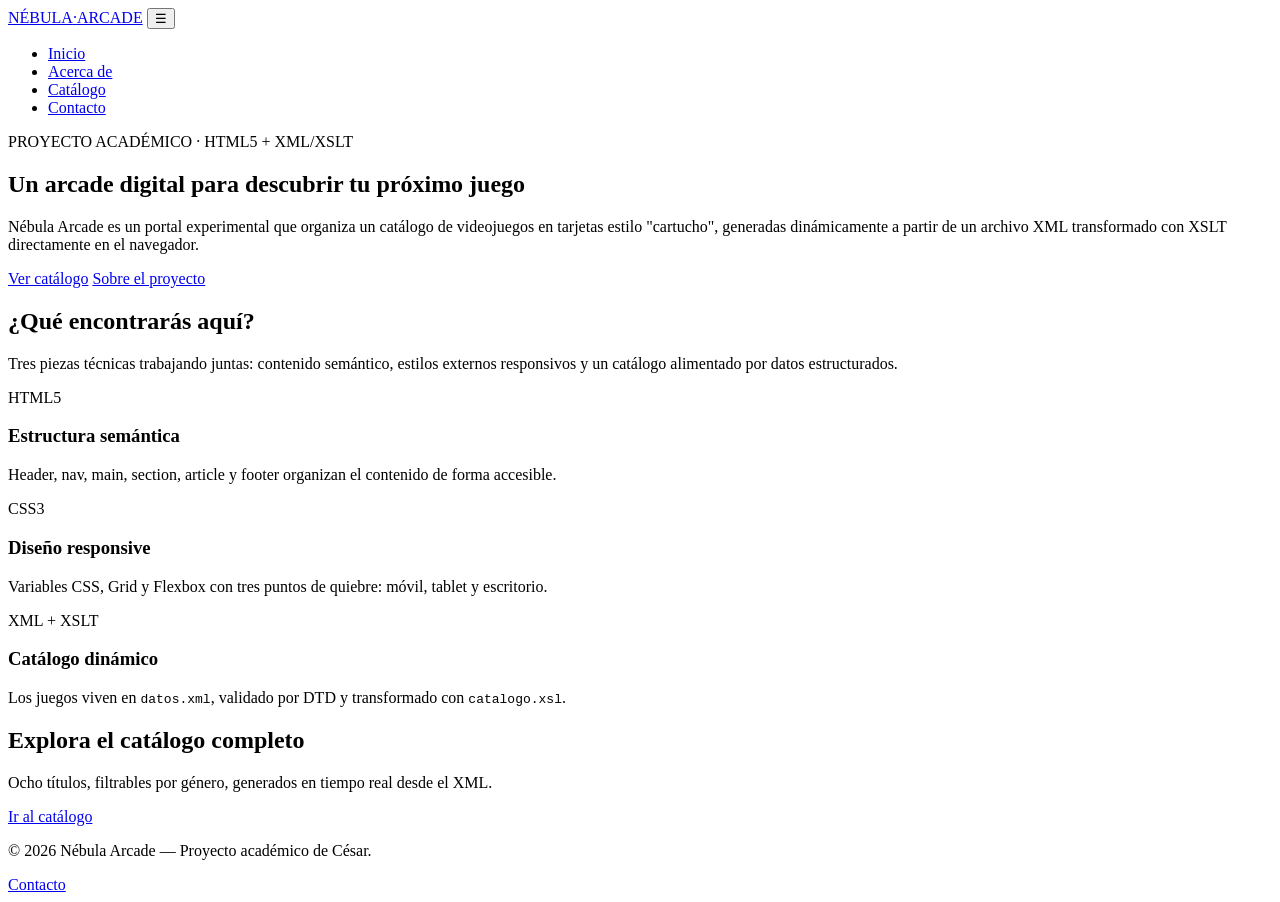
==== index.html @ 3131065b "Primera entrega" ====
<!DOCTYPE html>
<html lang="es">
<head>
  <meta charset="UTF-8">
  <meta name="viewport" content="width=device-width, initial-scale=1.0">
  <title>Nébula Arcade — Portal de videojuegos</title>
  <meta name="description" content="Nébula Arcade: catálogo dinámico de videojuegos generado con XML y XSLT.">
  <link rel="stylesheet" href="css/styles.css">
</head>
<body>

  <header class="encabezado">
    <div class="contenedor encabezado__barra">
      <a href="index.html" class="logo">NÉBULA<span>·</span>ARCADE</a>
      <button class="nav__toggle" aria-expanded="false" aria-controls="menu-principal">☰</button>
      <nav aria-label="Navegación principal">
        <ul class="nav__lista" id="menu-principal">
          <li><a href="index.html" aria-current="page">Inicio</a></li>
          <li><a href="about.html">Acerca de</a></li>
          <li><a href="catalog.html">Catálogo</a></li>
          <li><a href="contact.html">Contacto</a></li>
        </ul>
      </nav>
    </div>
  </header>

  <main>
    <section class="hero">
      <div class="contenedor">
        <p class="hero__eyebrow">PROYECTO ACADÉMICO · HTML5 + XML/XSLT</p>
        <h1 class="hero__titulo">Un arcade digital para descubrir tu próximo juego</h1>
        <p class="hero__parrafo">
          Nébula Arcade es un portal experimental que organiza un catálogo de videojuegos
          en tarjetas estilo "cartucho", generadas dinámicamente a partir de un archivo XML
          transformado con XSLT directamente en el navegador.
        </p>
        <div class="hero__acciones">
          <a href="catalog.html" class="boton boton--primario">Ver catálogo</a>
          <a href="about.html" class="boton boton--secundario">Sobre el proyecto</a>
        </div>
      </div>
    </section>

    <section class="seccion" aria-labelledby="titulo-caracteristicas">
      <div class="contenedor">
        <h2 class="seccion__titulo" id="titulo-caracteristicas">¿Qué encontrarás aquí?</h2>
        <p class="seccion__intro">
          Tres piezas técnicas trabajando juntas: contenido semántico, estilos externos
          responsivos y un catálogo alimentado por datos estructurados.
        </p>
        <div class="rejilla">
          <article class="tarjeta">
            <p class="tarjeta__numero">HTML5</p>
            <h3 class="tarjeta__titulo">Estructura semántica</h3>
            <p>Header, nav, main, section, article y footer organizan el contenido de forma accesible.</p>
          </article>
          <article class="tarjeta">
            <p class="tarjeta__numero">CSS3</p>
            <h3 class="tarjeta__titulo">Diseño responsive</h3>
            <p>Variables CSS, Grid y Flexbox con tres puntos de quiebre: móvil, tablet y escritorio.</p>
          </article>
          <article class="tarjeta">
            <p class="tarjeta__numero">XML + XSLT</p>
            <h3 class="tarjeta__titulo">Catálogo dinámico</h3>
            <p>Los juegos viven en <code>datos.xml</code>, validado por DTD y transformado con <code>catalogo.xsl</code>.</p>
          </article>
        </div>
      </div>
    </section>

    <section class="seccion seccion--alterna" aria-labelledby="titulo-cta">
      <div class="contenedor">
        <h2 class="seccion__titulo" id="titulo-cta">Explora el catálogo completo</h2>
        <p class="seccion__intro">Ocho títulos, filtrables por género, generados en tiempo real desde el XML.</p>
        <a href="catalog.html" class="boton boton--primario">Ir al catálogo</a>
      </div>
    </section>
  </main>

  <footer class="pie">
    <div class="contenedor pie__contenido">
      <p>© 2026 Nébula Arcade — Proyecto académico de César.</p>
      <nav aria-label="Enlaces del pie de página">
        <a href="contact.html">Contacto</a>
      </nav>
    </div>
  </footer>

  <script src="js/main.js"></script>
</body>
</html>
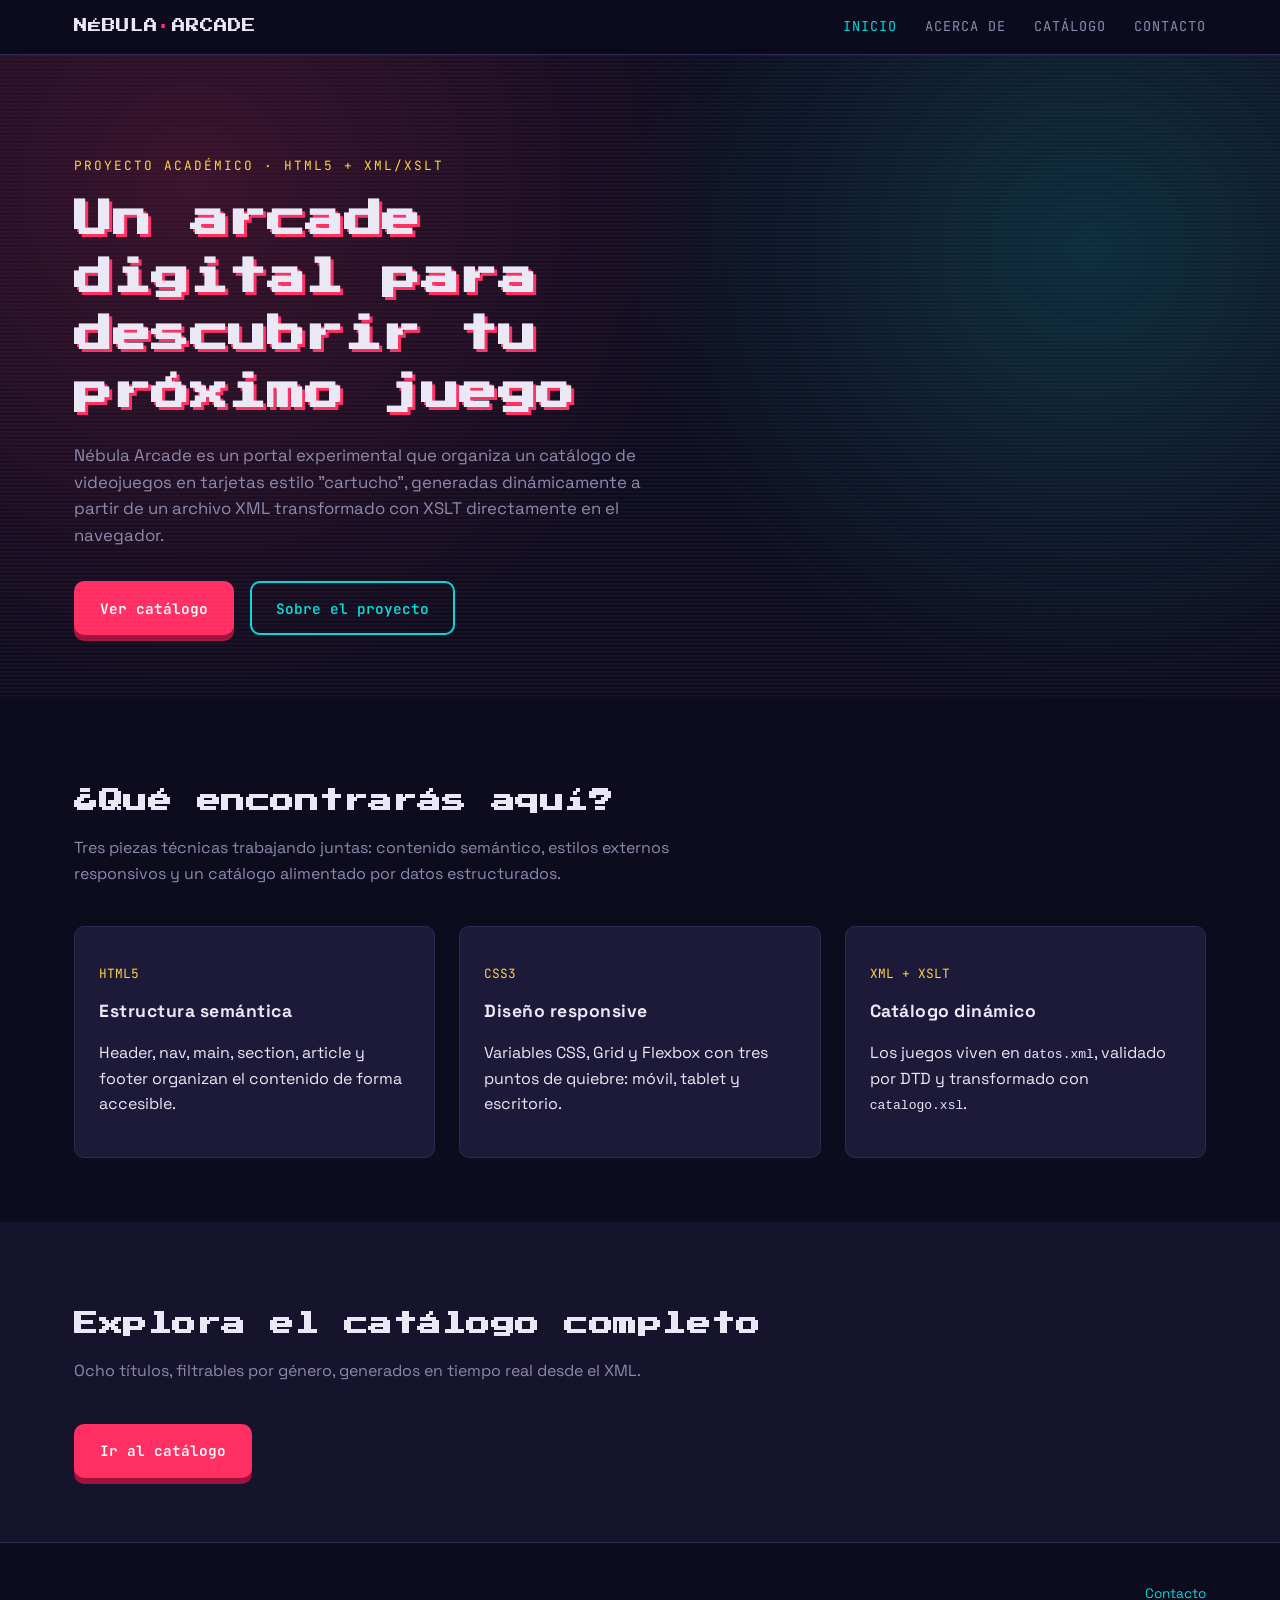
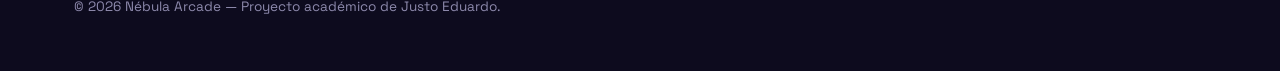
==== commit f7495751: "Entrega" ====
--- a/index.html
+++ b/index.html
@@ -79,7 +79,7 @@
 
   <footer class="pie">
     <div class="contenedor pie__contenido">
-      <p>© 2026 Nébula Arcade — Proyecto académico de César.</p>
+      <p>© 2026 Nébula Arcade — Proyecto académico de Justo Eduardo.</p>
       <nav aria-label="Enlaces del pie de página">
         <a href="contact.html">Contacto</a>
       </nav>
--- a/css/styles.css
+++ b/css/styles.css
@@ -0,0 +1,468 @@
+/* ============================================
+   NEBULA ARCADE — hoja de estilos externa
+   Proyecto: catálogo de videojuegos (HTML5 + XML/XSLT)
+   ============================================ */
+
+@import url('https://fonts.googleapis.com/css2?family=Press+Start+2P&family=Space+Grotesk:wght@400;500;700&family=JetBrains+Mono:wght@400;600&display=swap');
+
+:root{
+  /* Paleta */
+  --bg:            #0d0b1e;
+  --bg-elevada:    #16132c;
+  --bg-cartucho:   #1d1938;
+  --linea:         #2e2a52;
+  --texto:         #eae8f5;
+  --texto-tenue:   #8d89ac;
+  --acento-magenta:#ff2e63;
+  --acento-cian:   #08d9d6;
+  --acento-amarillo:#ffd23f;
+
+  /* Tipografía */
+  --fuente-display: 'Press Start 2P', cursive;
+  --fuente-cuerpo:  'Space Grotesk', system-ui, sans-serif;
+  --fuente-datos:   'JetBrains Mono', monospace;
+
+  /* Layout */
+  --ancho-max: 1180px;
+  --radio: 10px;
+  --sombra: 0 10px 30px rgba(0,0,0,.45);
+}
+
+*, *::before, *::after{ box-sizing: border-box; }
+
+html{ scroll-behavior: smooth; }
+
+body{
+  margin:0;
+  background: var(--bg);
+  color: var(--texto);
+  font-family: var(--fuente-cuerpo);
+  line-height: 1.6;
+  -webkit-font-smoothing: antialiased;
+}
+
+img{ max-width:100%; display:block; }
+
+a{ color: var(--acento-cian); text-decoration: none; }
+a:hover{ text-decoration: underline; }
+
+h1,h2,h3{
+  font-family: var(--fuente-display);
+  line-height: 1.5;
+  letter-spacing: .5px;
+}
+
+.contenedor{
+  max-width: var(--ancho-max);
+  margin-inline: auto;
+  padding-inline: 1.5rem;
+}
+
+/* ---------- Foco visible para accesibilidad ---------- */
+a:focus-visible, button:focus-visible, input:focus-visible,
+textarea:focus-visible, select:focus-visible{
+  outline: 3px solid var(--acento-amarillo);
+  outline-offset: 3px;
+}
+
+/* ---------- Encabezado / navegación ---------- */
+.encabezado{
+  position: sticky;
+  top:0;
+  z-index: 50;
+  background: rgba(13,11,30,.92);
+  backdrop-filter: blur(6px);
+  border-bottom: 1px solid var(--linea);
+}
+
+.encabezado__barra{
+  display:flex;
+  align-items:center;
+  justify-content:space-between;
+  padding-block: 1rem;
+}
+
+.logo{
+  font-family: var(--fuente-display);
+  font-size: .85rem;
+  color: var(--texto);
+}
+.logo span{ color: var(--acento-magenta); }
+
+.nav__lista{
+  list-style:none;
+  display:flex;
+  gap: 1.75rem;
+  margin:0; padding:0;
+  font-family: var(--fuente-datos);
+  font-size: .85rem;
+  text-transform: uppercase;
+  letter-spacing: 1px;
+}
+.nav__lista a{ color: var(--texto-tenue); }
+.nav__lista a:hover,
+.nav__lista a[aria-current="page"]{ color: var(--acento-cian); text-decoration:none; }
+
+.nav__toggle{
+  display:none;
+  background:none;
+  border:1px solid var(--linea);
+  color: var(--texto);
+  border-radius: 6px;
+  padding: .4rem .6rem;
+  font-size: 1.1rem;
+}
+
+/* ---------- Hero con efecto CRT (elemento firma) ---------- */
+.hero{
+  position:relative;
+  overflow:hidden;
+  padding-block: 5.5rem 4rem;
+  background:
+    radial-gradient(circle at 15% 20%, rgba(255,46,99,.18), transparent 45%),
+    radial-gradient(circle at 85% 30%, rgba(8,217,214,.16), transparent 40%),
+    var(--bg);
+}
+
+.hero::after{
+  content:"";
+  position:absolute;
+  inset:0;
+  pointer-events:none;
+  background: repeating-linear-gradient(
+    to bottom,
+    rgba(255,255,255,.035) 0px,
+    rgba(255,255,255,.035) 1px,
+    transparent 2px,
+    transparent 4px
+  );
+  animation: parpadeo 6s infinite steps(2);
+}
+
+@keyframes parpadeo{
+  0%, 96%{ opacity: 1; }
+  97%{ opacity: .85; }
+  100%{ opacity: 1; }
+}
+
+.hero__eyebrow{
+  font-family: var(--fuente-datos);
+  color: var(--acento-amarillo);
+  letter-spacing: 2px;
+  font-size: .8rem;
+}
+
+.hero__titulo{
+  font-size: clamp(1.4rem, 4vw, 2.4rem);
+  margin: 1rem 0 1.2rem;
+  max-width: 14ch;
+  color: var(--texto);
+  text-shadow: 3px 3px 0 var(--acento-magenta);
+}
+
+.hero__parrafo{
+  max-width: 55ch;
+  color: var(--texto-tenue);
+  font-size: 1.05rem;
+}
+
+.hero__acciones{
+  display:flex;
+  gap: 1rem;
+  margin-top: 2rem;
+  flex-wrap: wrap;
+}
+
+.boton{
+  display:inline-block;
+  padding: .85rem 1.5rem;
+  border-radius: var(--radio);
+  font-family: var(--fuente-datos);
+  font-weight:600;
+  font-size: .9rem;
+  border: 2px solid transparent;
+  transition: transform .15s ease, box-shadow .15s ease;
+}
+.boton:hover{ transform: translateY(-2px); text-decoration:none; }
+
+.boton--primario{
+  background: var(--acento-magenta);
+  color: #fff;
+  box-shadow: 0 6px 0 #a0123c;
+}
+.boton--primario:hover{ box-shadow: 0 8px 0 #a0123c; }
+
+.boton--secundario{
+  background: transparent;
+  border-color: var(--acento-cian);
+  color: var(--acento-cian);
+}
+.boton--secundario:hover{ background: rgba(8,217,214,.1); }
+
+/* ---------- Secciones generales ---------- */
+.seccion{ padding-block: 4rem; }
+.seccion--alterna{ background: var(--bg-elevada); }
+
+.seccion__titulo{
+  font-size: clamp(1.1rem, 2.5vw, 1.5rem);
+  margin-bottom: .5rem;
+}
+.seccion__intro{
+  color: var(--texto-tenue);
+  max-width: 60ch;
+  margin-bottom: 2.5rem;
+}
+
+/* ---------- Grid / Flexbox de tarjetas informativas ---------- */
+.rejilla{
+  display:grid;
+  grid-template-columns: repeat(3, 1fr);
+  gap: 1.5rem;
+}
+
+.tarjeta{
+  background: var(--bg-cartucho);
+  border: 1px solid var(--linea);
+  border-radius: var(--radio);
+  padding: 1.5rem;
+  transition: border-color .2s ease, transform .2s ease;
+}
+.tarjeta:hover{ border-color: var(--acento-cian); transform: translateY(-4px); }
+
+.tarjeta__numero{
+  font-family: var(--fuente-datos);
+  color: var(--acento-amarillo);
+  font-size: .8rem;
+}
+
+.tarjeta__titulo{
+  font-family: var(--fuente-cuerpo);
+  font-weight:700;
+  font-size: 1.1rem;
+  margin: .6rem 0 .5rem;
+}
+
+/* ---------- Catálogo: tarjetas tipo "cartucho" ---------- */
+.cartucho-grid{
+  display:grid;
+  grid-template-columns: repeat(3, 1fr);
+  gap: 1.5rem;
+}
+
+.cartucho{
+  position:relative;
+  background: linear-gradient(180deg, var(--bg-cartucho), var(--bg-elevada));
+  border: 1px solid var(--linea);
+  border-top: 6px solid var(--acento-cian);
+  border-radius: var(--radio);
+  padding: 1.4rem;
+  box-shadow: var(--sombra);
+  animation: aparecer .4s ease both;
+}
+
+@keyframes aparecer{
+  from{ opacity:0; transform: translateY(10px); }
+  to{ opacity:1; transform: translateY(0); }
+}
+
+.cartucho::before{
+  content:"";
+  position:absolute;
+  top:-6px; left: 1.4rem;
+  width: 34px; height: 6px;
+  background: var(--bg);
+  border-left: 1px solid var(--linea);
+  border-right: 1px solid var(--linea);
+}
+
+.cartucho__etiqueta{
+  display:flex;
+  justify-content:space-between;
+  font-family: var(--fuente-datos);
+  font-size: .72rem;
+  color: var(--texto-tenue);
+  text-transform: uppercase;
+  margin-bottom: .6rem;
+}
+.cartucho__genero{ color: var(--acento-magenta); }
+
+.cartucho__titulo{
+  font-family: var(--fuente-cuerpo);
+  font-weight:700;
+  font-size: 1.15rem;
+  margin: 0 0 .3rem;
+}
+
+.cartucho__dev{
+  font-size: .85rem;
+  color: var(--texto-tenue);
+  margin: 0 0 .7rem;
+}
+
+.cartucho__desc{
+  font-size: .92rem;
+  margin: 0 0 1rem;
+}
+
+.cartucho__pie{
+  display:flex;
+  justify-content:space-between;
+  align-items:center;
+  font-family: var(--fuente-datos);
+  border-top: 1px dashed var(--linea);
+  padding-top: .8rem;
+}
+.cartucho__precio{ color: var(--acento-cian); font-weight:600; }
+.cartucho__calificacion{ color: var(--acento-amarillo); }
+
+/* Filtro de catálogo */
+.filtros{
+  display:flex;
+  gap: .6rem;
+  flex-wrap: wrap;
+  margin-bottom: 2rem;
+}
+.filtro{
+  font-family: var(--fuente-datos);
+  font-size: .78rem;
+  padding: .5rem .9rem;
+  border-radius: 999px;
+  border: 1px solid var(--linea);
+  background: var(--bg-elevada);
+  color: var(--texto-tenue);
+  cursor:pointer;
+  transition: all .15s ease;
+}
+.filtro:hover{ color: var(--texto); }
+.filtro[aria-pressed="true"]{
+  border-color: var(--acento-cian);
+  color: var(--acento-cian);
+  background: rgba(8,217,214,.08);
+}
+
+.estado-carga{
+  font-family: var(--fuente-datos);
+  color: var(--texto-tenue);
+  padding: 2rem 0;
+}
+
+/* ---------- Tabla accesible (about.html) ---------- */
+.tabla-wrap{ overflow-x:auto; border: 1px solid var(--linea); border-radius: var(--radio); }
+table{
+  width:100%;
+  border-collapse: collapse;
+  font-size: .92rem;
+}
+thead{ background: var(--bg-elevada); }
+th, td{
+  text-align:left;
+  padding: .85rem 1rem;
+  border-bottom: 1px solid var(--linea);
+}
+th{ font-family: var(--fuente-datos); font-size: .78rem; text-transform:uppercase; color: var(--acento-cian); }
+tbody tr:hover{ background: rgba(255,255,255,.03); }
+
+/* ---------- Formulario de contacto ---------- */
+.formulario{
+  display:grid;
+  gap: 1.2rem;
+  max-width: 620px;
+}
+
+.campo{ display:flex; flex-direction:column; gap:.4rem; }
+.campo label{ font-family: var(--fuente-datos); font-size: .8rem; color: var(--texto-tenue); }
+
+.campo input,
+.campo select,
+.campo textarea{
+  background: var(--bg-elevada);
+  border: 1px solid var(--linea);
+  border-radius: 8px;
+  padding: .8rem .9rem;
+  color: var(--texto);
+  font-family: var(--fuente-cuerpo);
+  font-size: 1rem;
+}
+.campo textarea{ resize: vertical; min-height: 120px; }
+
+.campo small{ color: var(--texto-tenue); font-size: .78rem; }
+.campo .error{
+  color: var(--acento-magenta);
+  font-size: .8rem;
+  min-height: 1em;
+}
+
+.campo input:invalid:not(:placeholder-shown){ border-color: var(--acento-magenta); }
+.campo input:valid:not(:placeholder-shown){ border-color: var(--acento-cian); }
+
+.mensaje-envio{
+  font-family: var(--fuente-datos);
+  padding: .9rem 1rem;
+  border-radius: 8px;
+  border: 1px solid var(--acento-cian);
+  color: var(--acento-cian);
+  background: rgba(8,217,214,.08);
+  display:none;
+}
+.mensaje-envio.visible{ display:block; }
+
+/* ---------- Pie de página ---------- */
+.pie{
+  border-top: 1px solid var(--linea);
+  padding-block: 2.5rem;
+  color: var(--texto-tenue);
+  font-size: .85rem;
+}
+.pie__contenido{
+  display:flex;
+  justify-content:space-between;
+  flex-wrap:wrap;
+  gap: 1rem;
+}
+
+/* ============================================
+   RESPONSIVE — 3 breakpoints (móvil / tablet / escritorio)
+   Base = móvil (< 640px)
+   ============================================ */
+
+/* Tablet */
+@media (min-width: 640px) and (max-width: 1023px){
+  .rejilla{ grid-template-columns: repeat(2, 1fr); }
+  .cartucho-grid{ grid-template-columns: repeat(2, 1fr); }
+}
+
+/* Escritorio ya cubierto por los estilos base (3 columnas) */
+@media (min-width: 1024px){
+  .rejilla{ grid-template-columns: repeat(3, 1fr); }
+  .cartucho-grid{ grid-template-columns: repeat(3, 1fr); }
+}
+
+/* Móvil */
+@media (max-width: 639px){
+  .rejilla{ grid-template-columns: 1fr; }
+  .cartucho-grid{ grid-template-columns: 1fr; }
+
+  .nav__toggle{ display:inline-block; }
+
+  .nav__lista{
+    display:none;
+    position:absolute;
+    top: 100%; left:0; right:0;
+    flex-direction:column;
+    background: var(--bg-elevada);
+    padding: 1.2rem 1.5rem;
+    border-bottom: 1px solid var(--linea);
+    gap: 1rem;
+  }
+  .nav__lista.abierta{ display:flex; }
+
+  .pie__contenido{ flex-direction:column; }
+}
+
+/* ---------- Respeto a reduced-motion ---------- */
+@media (prefers-reduced-motion: reduce){
+  html{ scroll-behavior:auto; }
+  .hero::after{ animation:none; }
+  .cartucho{ animation:none; }
+  .boton:hover{ transform:none; }
+}
